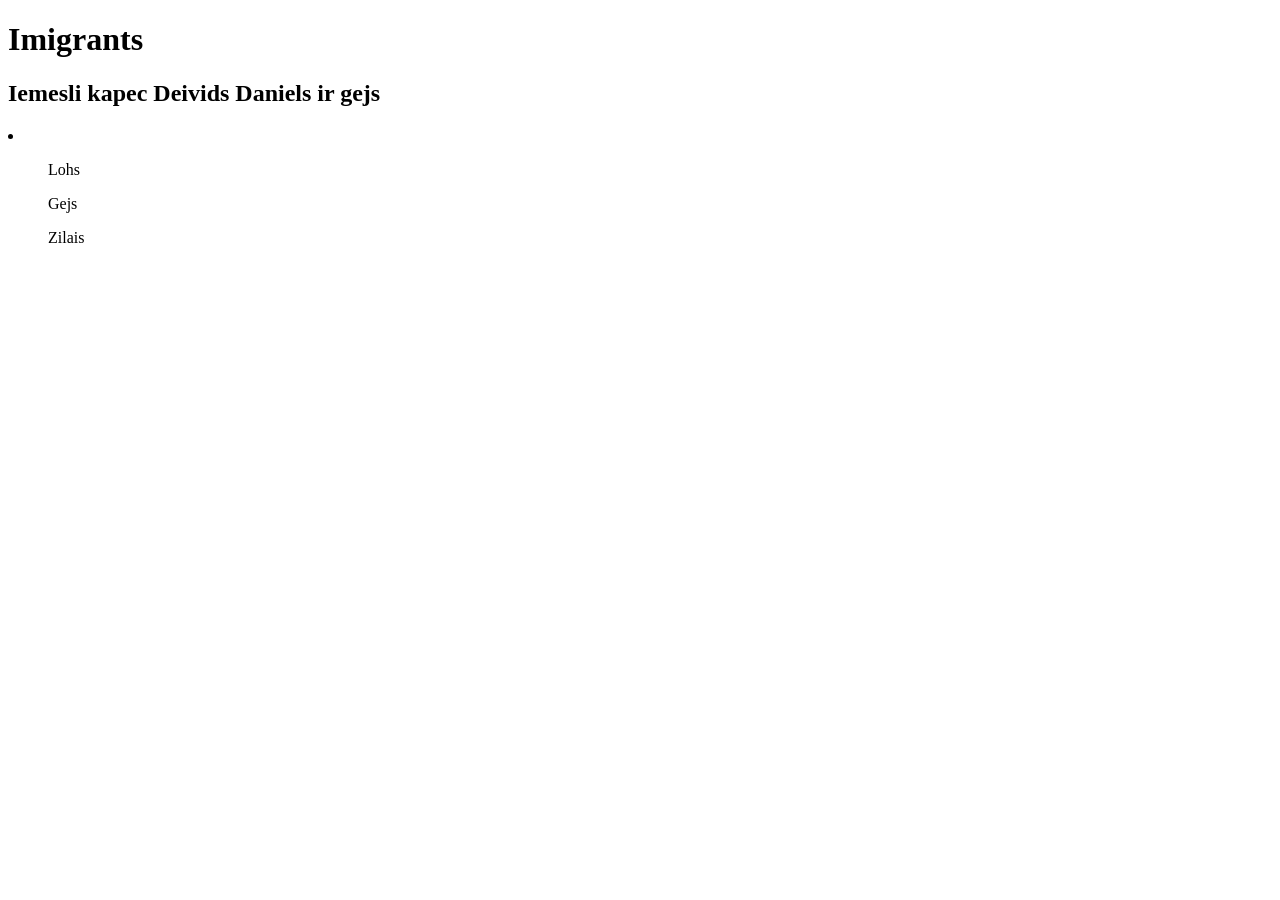
==== index.html @ 5ec0d7e3 "Pievienoju jauno sarakstu" ====
<!DOCTYPE html>
<html lang="en">
<head>
    <meta charset="UTF-8">
    <meta name="viewport" content="width=device-width, initial-scale=1.0">
    <meta http-equiv="X-UA-Compatible" content="ie=edge">
    <title>Darbs</title>
    <link rel="stylesheet" href="style.css">
</head>
<body>  

    <h1>Imigrants</h1>
    <h2>Iemesli kapec Deivids Daniels ir gejs</h2>
    <li>
        <ol>Lohs</ol>
        <ol>Gejs</ol>
        <ol>Zilais</ol>
    </li>
</body>
</html>
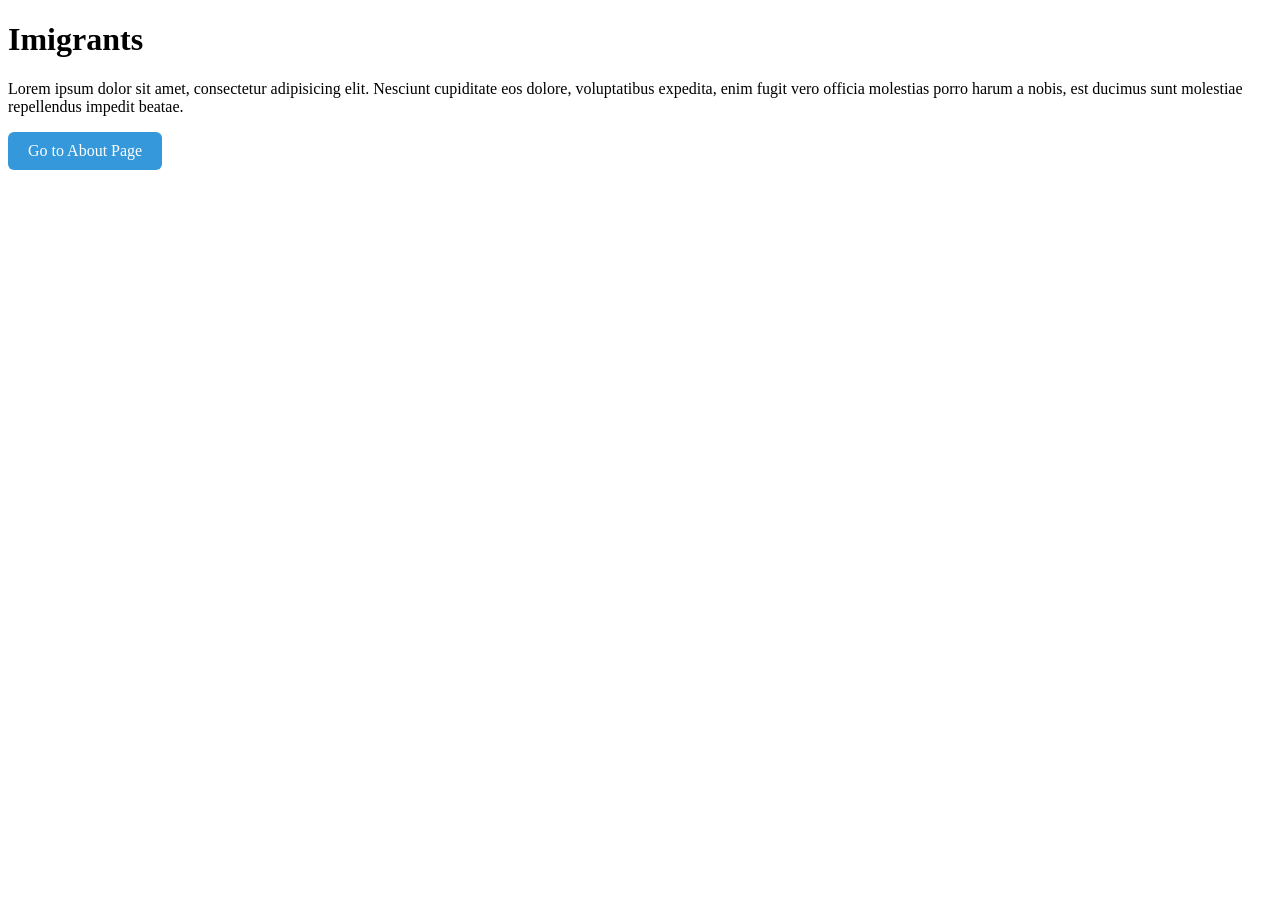
==== commit 48b6859d: "Added link button" ====
--- a/index.html
+++ b/index.html
@@ -7,14 +7,20 @@
     <title>Darbs</title>
     <link rel="stylesheet" href="style.css">
 </head>
-<body>  
+<body>
+    <h1>
+        Imigrants
+    </h1>
+    <p>Lorem ipsum dolor sit amet, consectetur adipisicing elit. Nesciunt cupiditate eos dolore, voluptatibus expedita, enim fugit vero officia molestias porro harum a nobis, est ducimus sunt molestiae repellendus impedit beatae.</p>
+    <a href="about.html" style="
+        display:inline-block; 
+        padding:10px 20px;
+        background:#3498db;
+        color:white;
+        text-decoration:none;
+        border-radius:6px;">
+            Go to About Page
+    </a>
 
-    <h1>Imigrants</h1>
-    <h2>Iemesli kapec Deivids Daniels ir gejs</h2>
-    <li>
-        <ol>Lohs</ol>
-        <ol>Gejs</ol>
-        <ol>Zilais</ol>
-    </li>
 </body>
 </html>
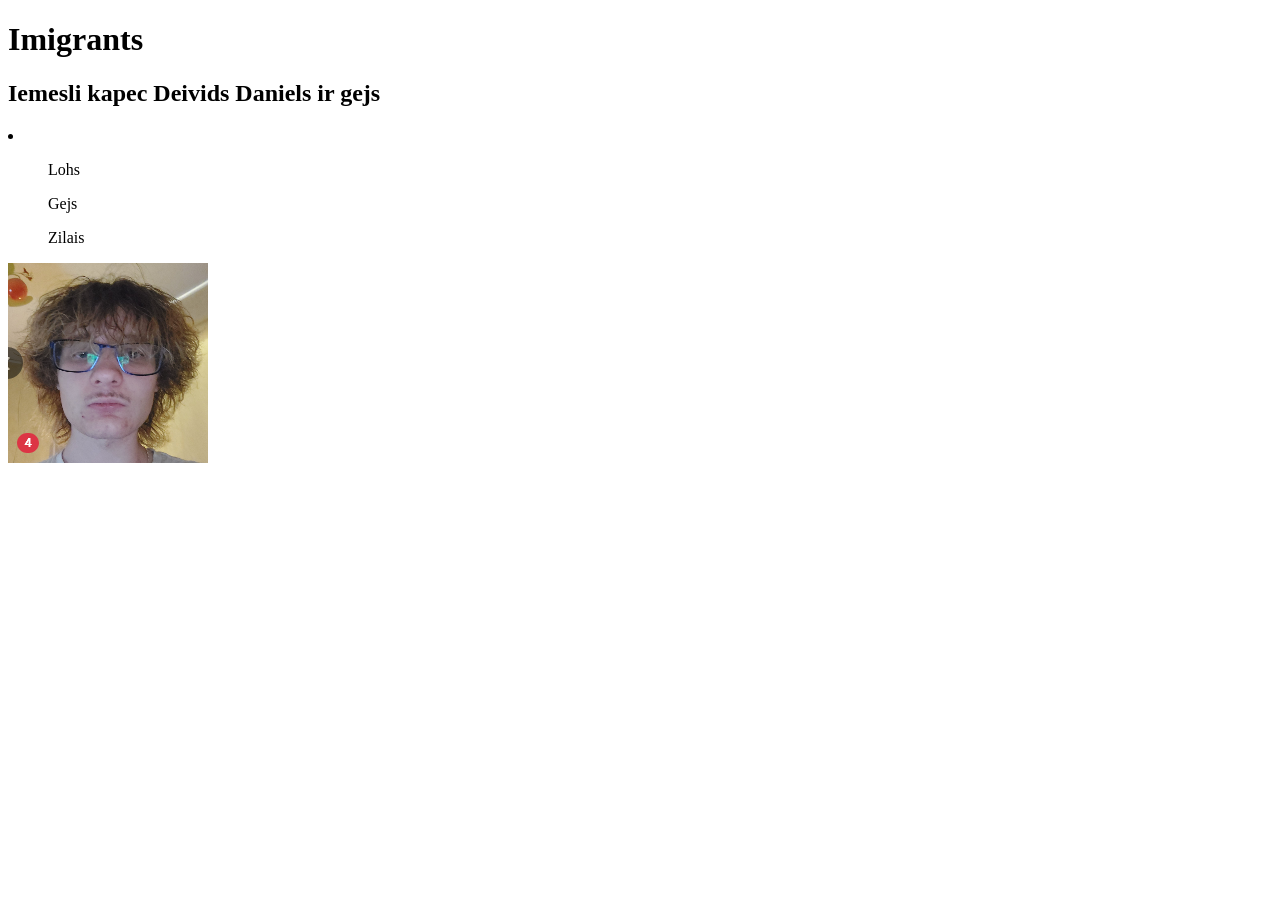
==== commit a24e6fc8: "Pievienoju jaunu bildi" ====
--- a/index.html
+++ b/index.html
@@ -7,20 +7,16 @@
     <title>Darbs</title>
     <link rel="stylesheet" href="style.css">
 </head>
-<body>
-    <h1>
-        Imigrants
-    </h1>
-    <p>Lorem ipsum dolor sit amet, consectetur adipisicing elit. Nesciunt cupiditate eos dolore, voluptatibus expedita, enim fugit vero officia molestias porro harum a nobis, est ducimus sunt molestiae repellendus impedit beatae.</p>
-    <a href="about.html" style="
-        display:inline-block; 
-        padding:10px 20px;
-        background:#3498db;
-        color:white;
-        text-decoration:none;
-        border-radius:6px;">
-            Go to About Page
-    </a>
+<body>  
 
+    <h1>Imigrants</h1>
+    <h2>Iemesli kapec Deivids Daniels ir gejs</h2>
+    <li>
+        <ol>Lohs</ol>
+        <ol>Gejs</ol>
+        <ol>Zilais</ol>
+    </li>
+
+    <img  src="deivids.png">
 </body>
 </html>
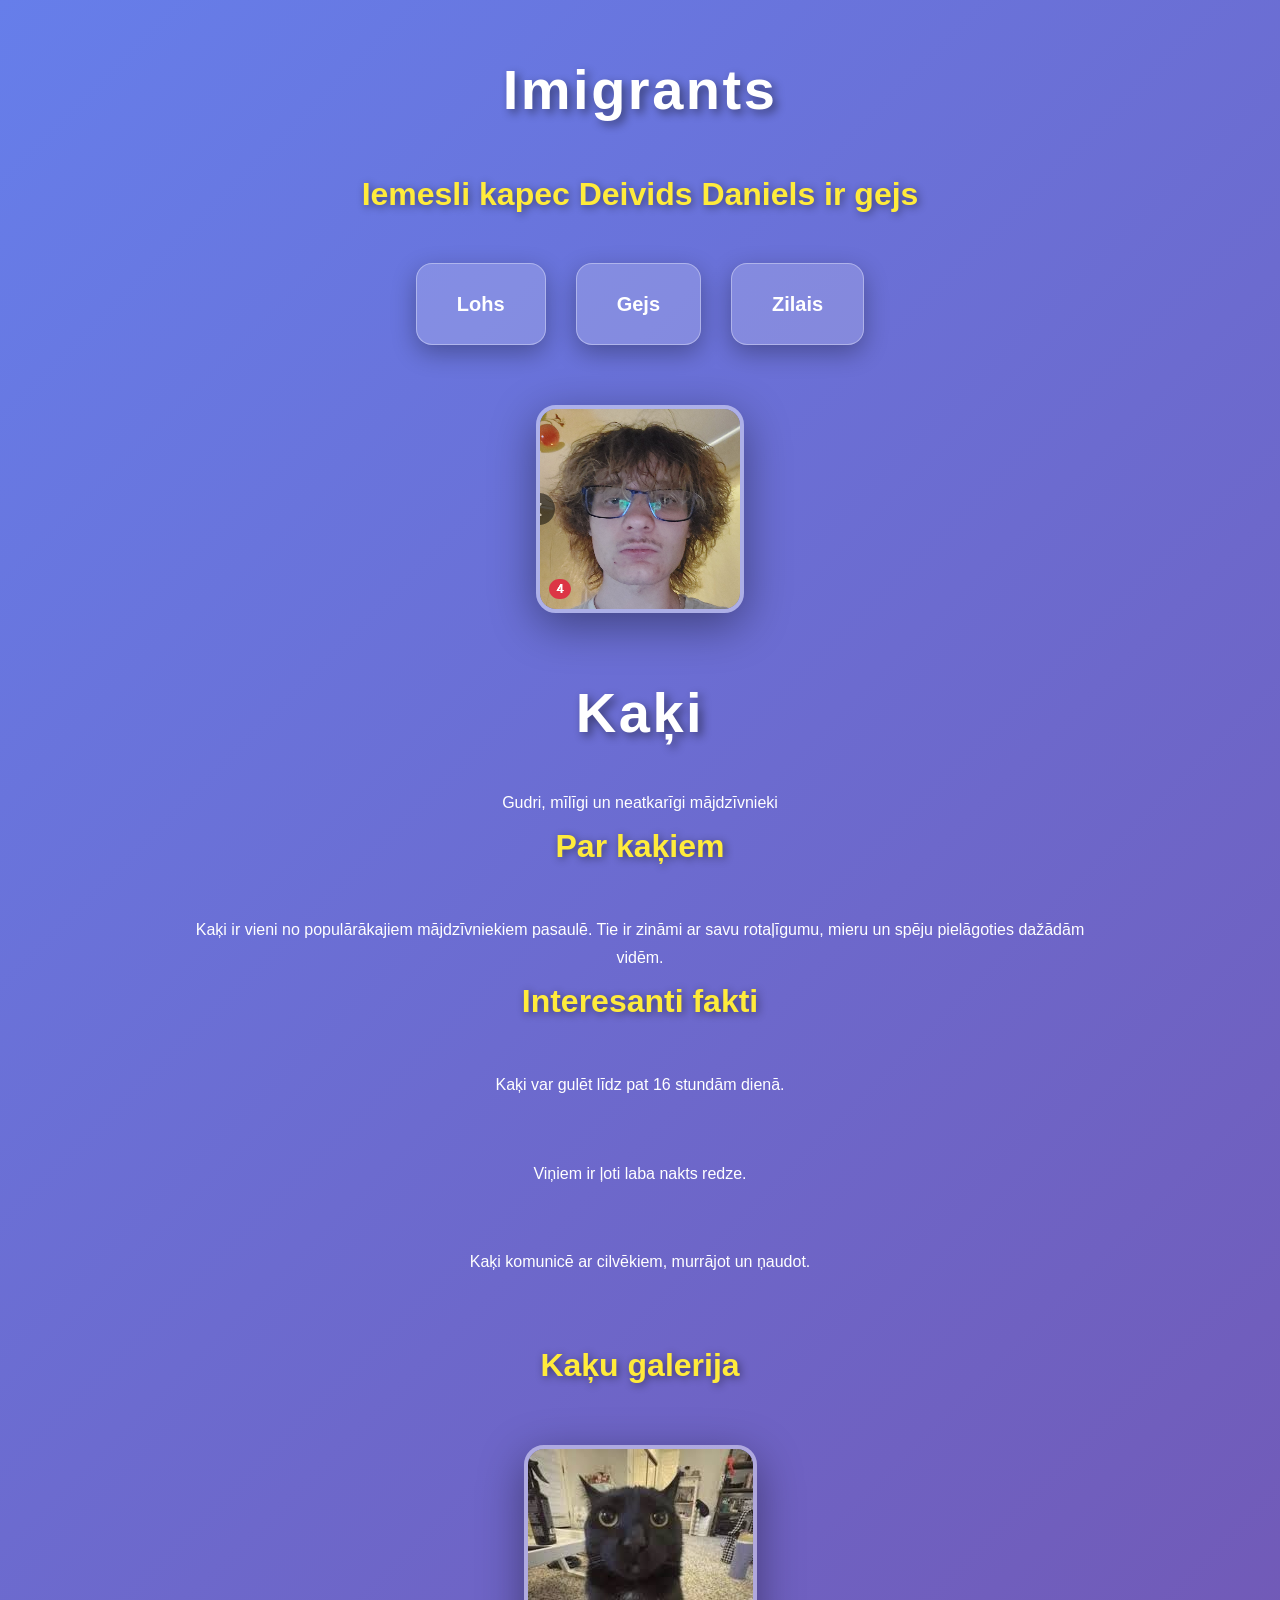
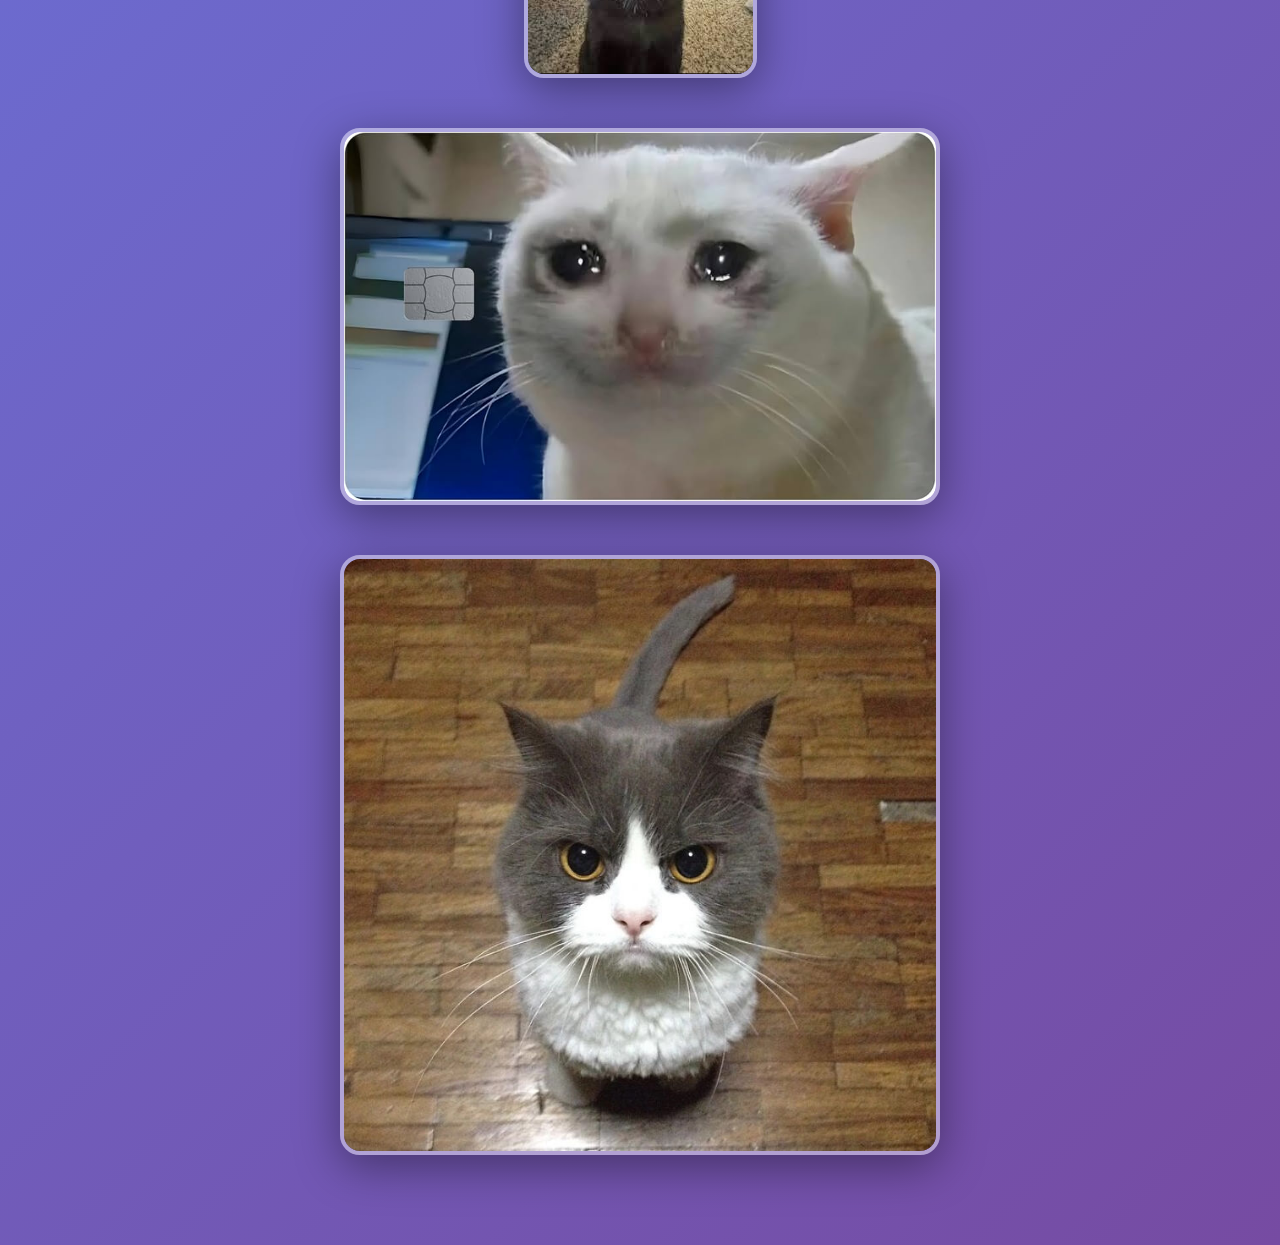
==== commit 362996af: "Update" ====
--- a/index.html
+++ b/index.html
@@ -18,5 +18,42 @@
     </li>
 
     <img  src="deivids.png">
-</body>
-</html>+
+
+    <body>
+
+        <div class="container">
+    
+            <header>
+                <h1>Kaķi</h1>
+                <p class="subtitle">Gudri, mīlīgi un neatkarīgi mājdzīvnieki</p>
+            </header>
+    
+            <section class="info">
+                <h2>Par kaķiem</h2>
+                <p>
+                    Kaķi ir vieni no populārākajiem mājdzīvniekiem pasaulē. 
+                    Tie ir zināmi ar savu rotaļīgumu, mieru un spēju pielāgoties dažādām vidēm.
+                </p>
+            </section>
+    
+            <section class="facts">
+                <h2>Interesanti fakti</h2>
+                <ul>
+                    <li>Kaķi var gulēt līdz pat 16 stundām dienā.</li>
+                    <li>Viņiem ir ļoti laba nakts redze.</li>
+                    <li>Kaķi komunicē ar cilvēkiem, murrājot un ņaudot.</li>
+                </ul>
+            </section>
+    
+            <section class="gallery">
+                <h2>Kaķu galerija</h2>
+                <img src="cat1.jpg" alt="Kaķis 1">
+                <img src="cat2.jpg" alt="Kaķis 2">
+                <img src="cat3.jpg" alt="Kaķis 3">
+            </section>
+    
+        </div>
+    
+    </body>
+    </html>
--- a/style.css
+++ b/style.css
@@ -0,0 +1,114 @@
+/* Reset */
+* {
+    margin: 0;
+    padding: 0;
+    box-sizing: border-box;
+}
+
+/* Body */
+body {
+    background: linear-gradient(135deg, #667eea 0%, #764ba2 100%);
+    font-family: 'Segoe UI', Tahoma, Geneva, Verdana, sans-serif;
+    color: #fff;
+    line-height: 1.8;
+    padding: 40px 20px;
+    min-height: 100vh;
+    animation: fadeIn 1s ease forwards;
+}
+
+/* Fade-in animation */
+@keyframes fadeIn {
+    from { opacity: 0; }
+    to { opacity: 1; }
+}
+
+/* Center container */
+.container {
+    max-width: 900px;
+    margin: auto;
+}
+
+/* Headings */
+h1 {
+    font-size: 56px;
+    text-align: center;
+    margin-bottom: 25px;
+    text-shadow: 4px 4px 10px rgba(0, 0, 0, 0.45);
+    letter-spacing: 2.5px;
+    animation: slideDown 0.8s ease forwards;
+}
+
+h2 {
+    font-size: 32px;
+    text-align: center;
+    margin-bottom: 40px;
+    color: #ffeb3b;
+    text-shadow: 2px 2px 8px rgba(0, 0, 0, 0.45);
+    animation: slideUp 0.8s ease forwards;
+}
+
+/* Slide animations */
+@keyframes slideDown {
+    from { transform: translateY(-20px); opacity: 0; }
+    to { transform: translateY(0); opacity: 1; }
+}
+
+@keyframes slideUp {
+    from { transform: translateY(20px); opacity: 0; }
+    to { transform: translateY(0); opacity: 1; }
+}
+
+/* List container */
+li {
+    list-style: none;
+    display: flex;
+    justify-content: center;
+    gap: 30px;
+    margin-bottom: 60px;
+    flex-wrap: wrap;
+}
+
+/* Cards */
+ol {
+    background: rgba(255, 255, 255, 0.18);
+    padding: 22px 40px;
+    border-radius: 16px;
+    font-size: 20px;
+    font-weight: bold;
+    color: #fff;
+    backdrop-filter: blur(12px);
+    border: 1px solid rgba(255, 255, 255, 0.35);
+    box-shadow: 0 8px 25px rgba(0, 0, 0, 0.3);
+    transition: transform 0.35s ease, box-shadow 0.35s ease, background 0.35s ease;
+    cursor: pointer;
+}
+
+ol:hover {
+    transform: translateY(-10px) scale(1.07);
+    background: rgba(255, 255, 255, 0.25);
+    box-shadow: 0 15px 40px rgba(0, 0, 0, 0.45);
+}
+
+/* Image */
+img {
+    max-width: 100%;
+    height: auto;
+    border-radius: 20px;
+    display: block;
+    margin: 50px auto;
+    max-width: 600px;
+    border: 4px solid rgba(255, 255, 255, 0.45);
+    box-shadow: 0 12px 45px rgba(0, 0, 0, 0.4);
+    transition: transform 0.45s ease, box-shadow 0.45s ease, filter 0.45s ease;
+}
+
+img:hover {
+    transform: scale(1.1) rotate(1.5deg);
+    box-shadow: 0 20px 60px rgba(0, 0, 0, 0.55);
+    filter: brightness(1.1);
+}
+.container {
+    max-width: 900px;
+    margin: auto;
+    text-align: center;
+}
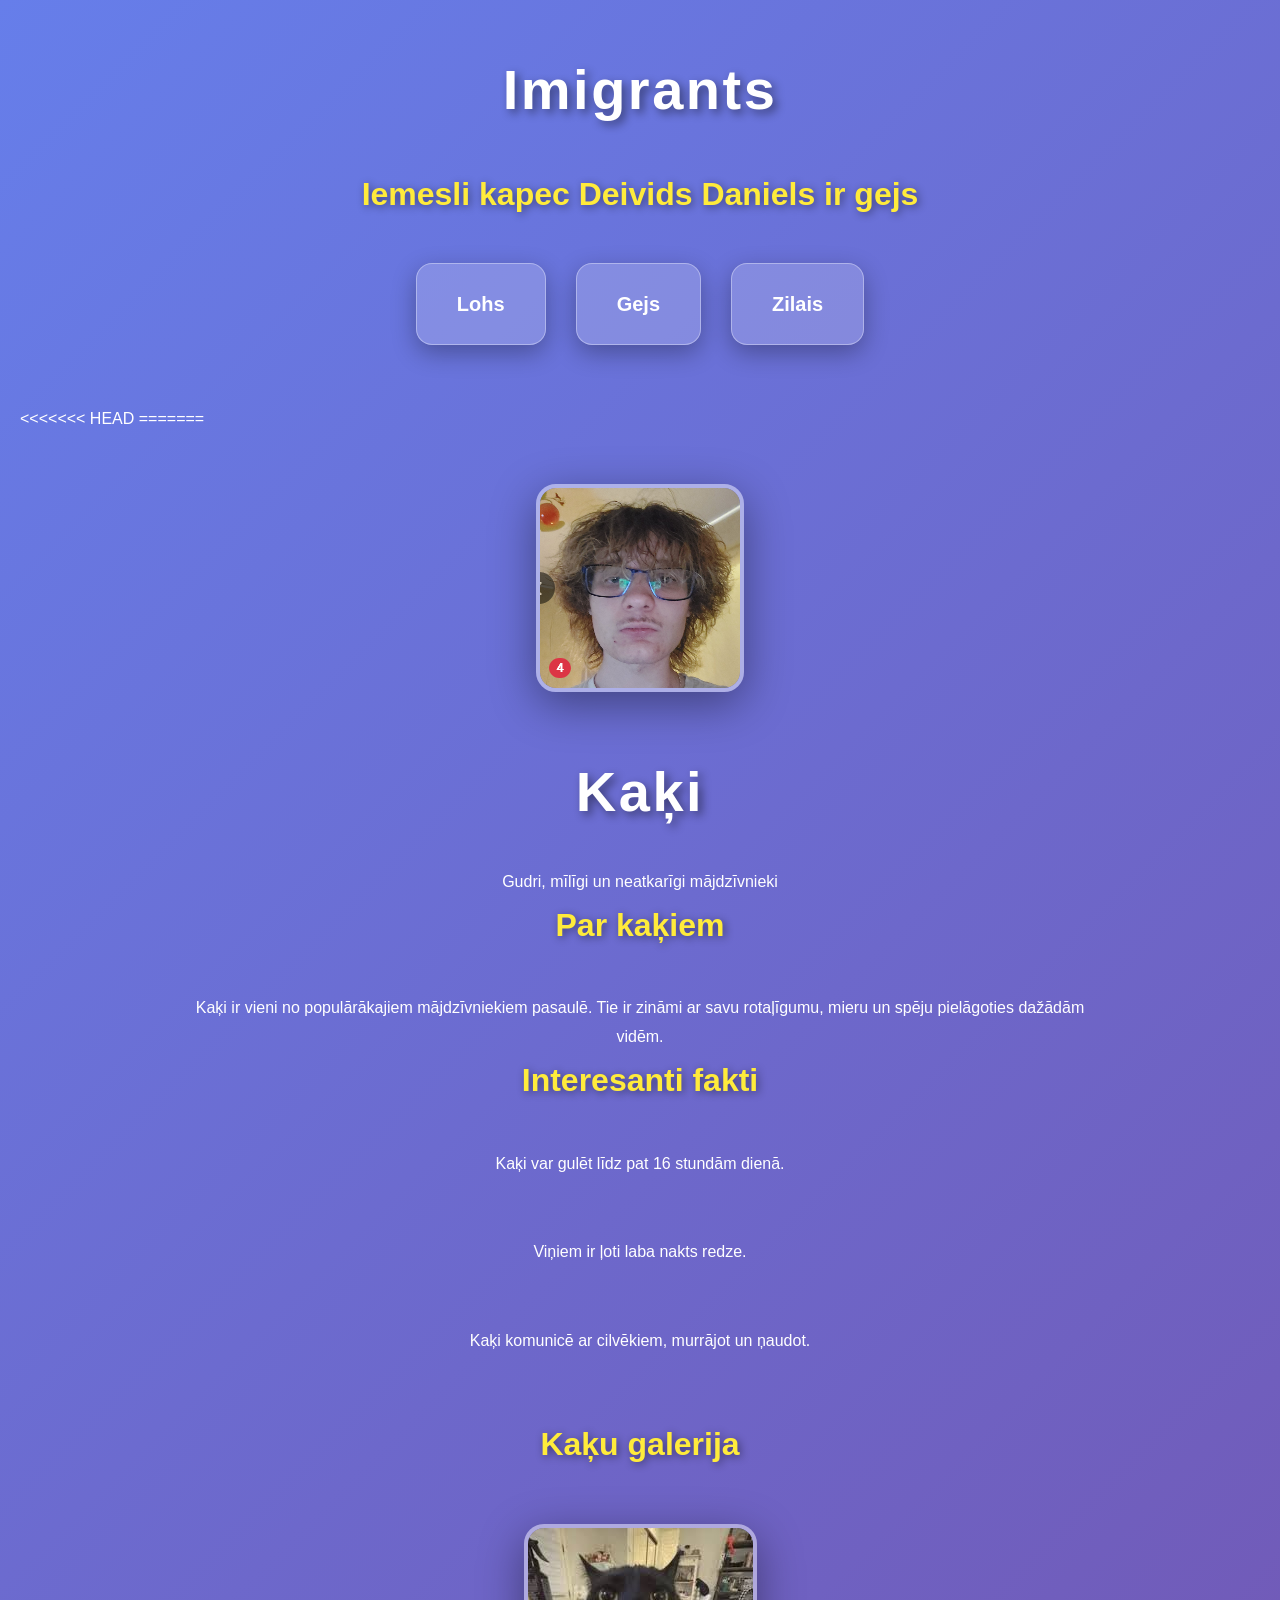
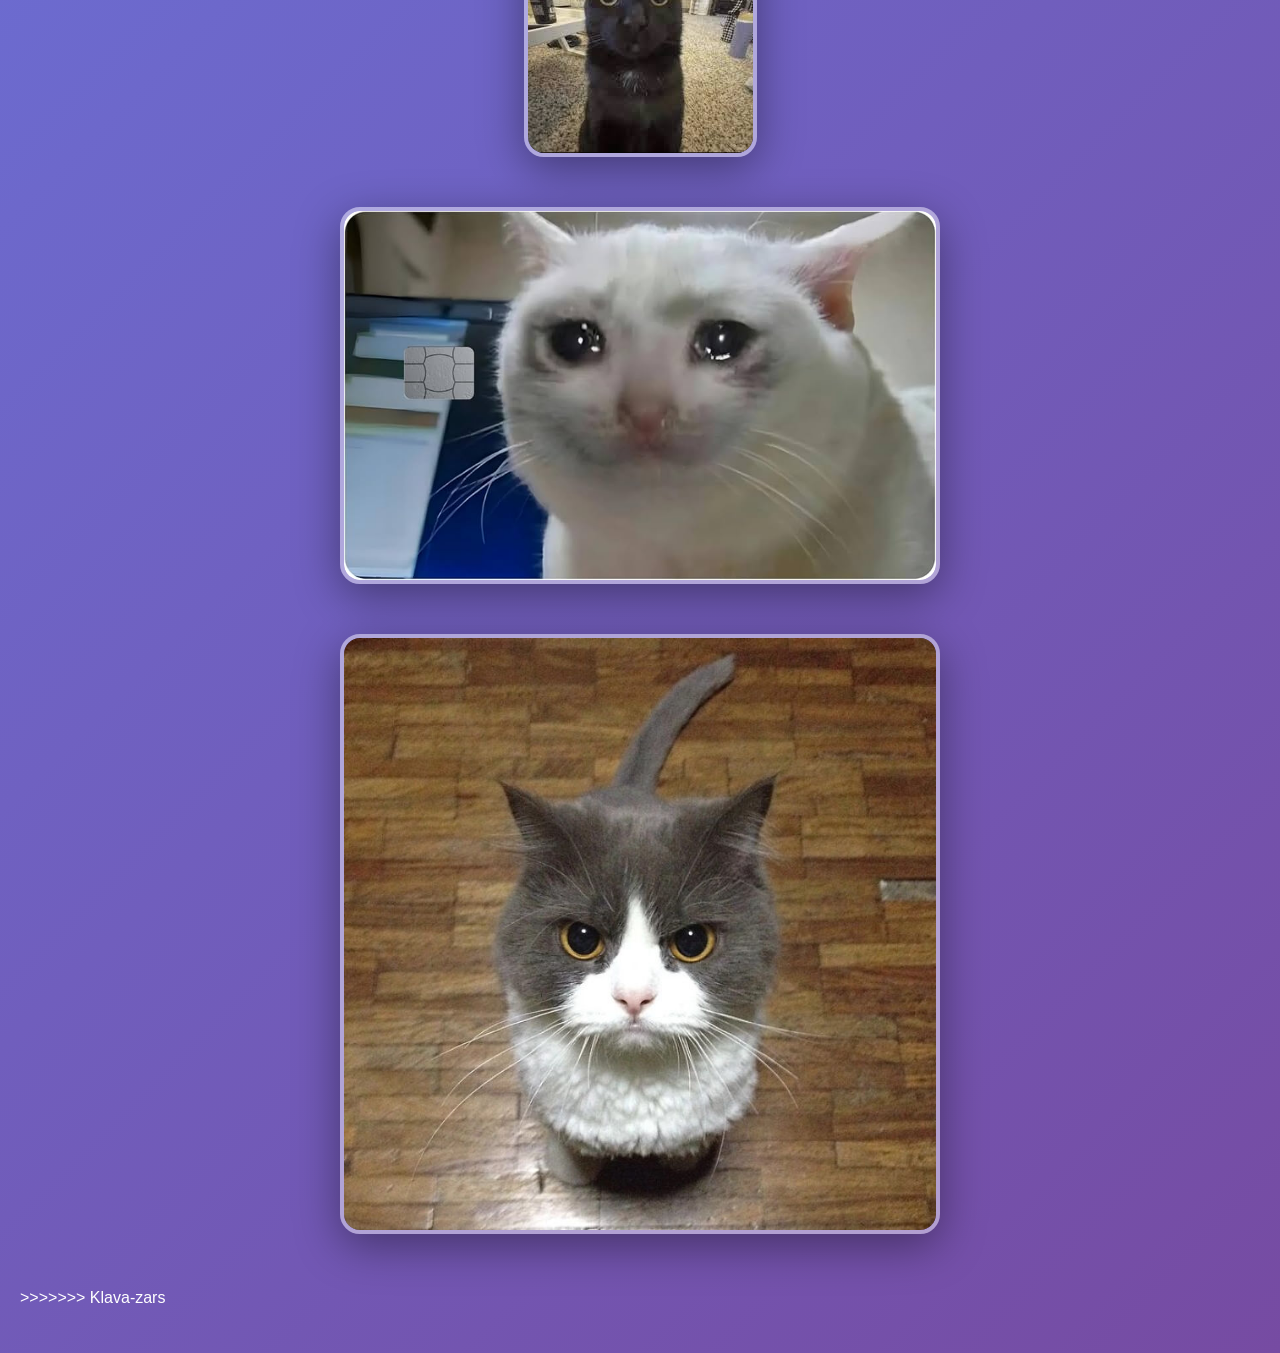
==== commit bb82dde0: "Atrisināju merge konfliktu" ====
--- a/index.html
+++ b/index.html
@@ -16,6 +16,10 @@
         <ol>Gejs</ol>
         <ol>Zilais</ol>
     </li>
+<<<<<<< HEAD
+</body>
+</html>
+=======
 
     <img  src="deivids.png">
 
@@ -57,3 +61,4 @@
     
     </body>
     </html>
+>>>>>>> Klava-zars
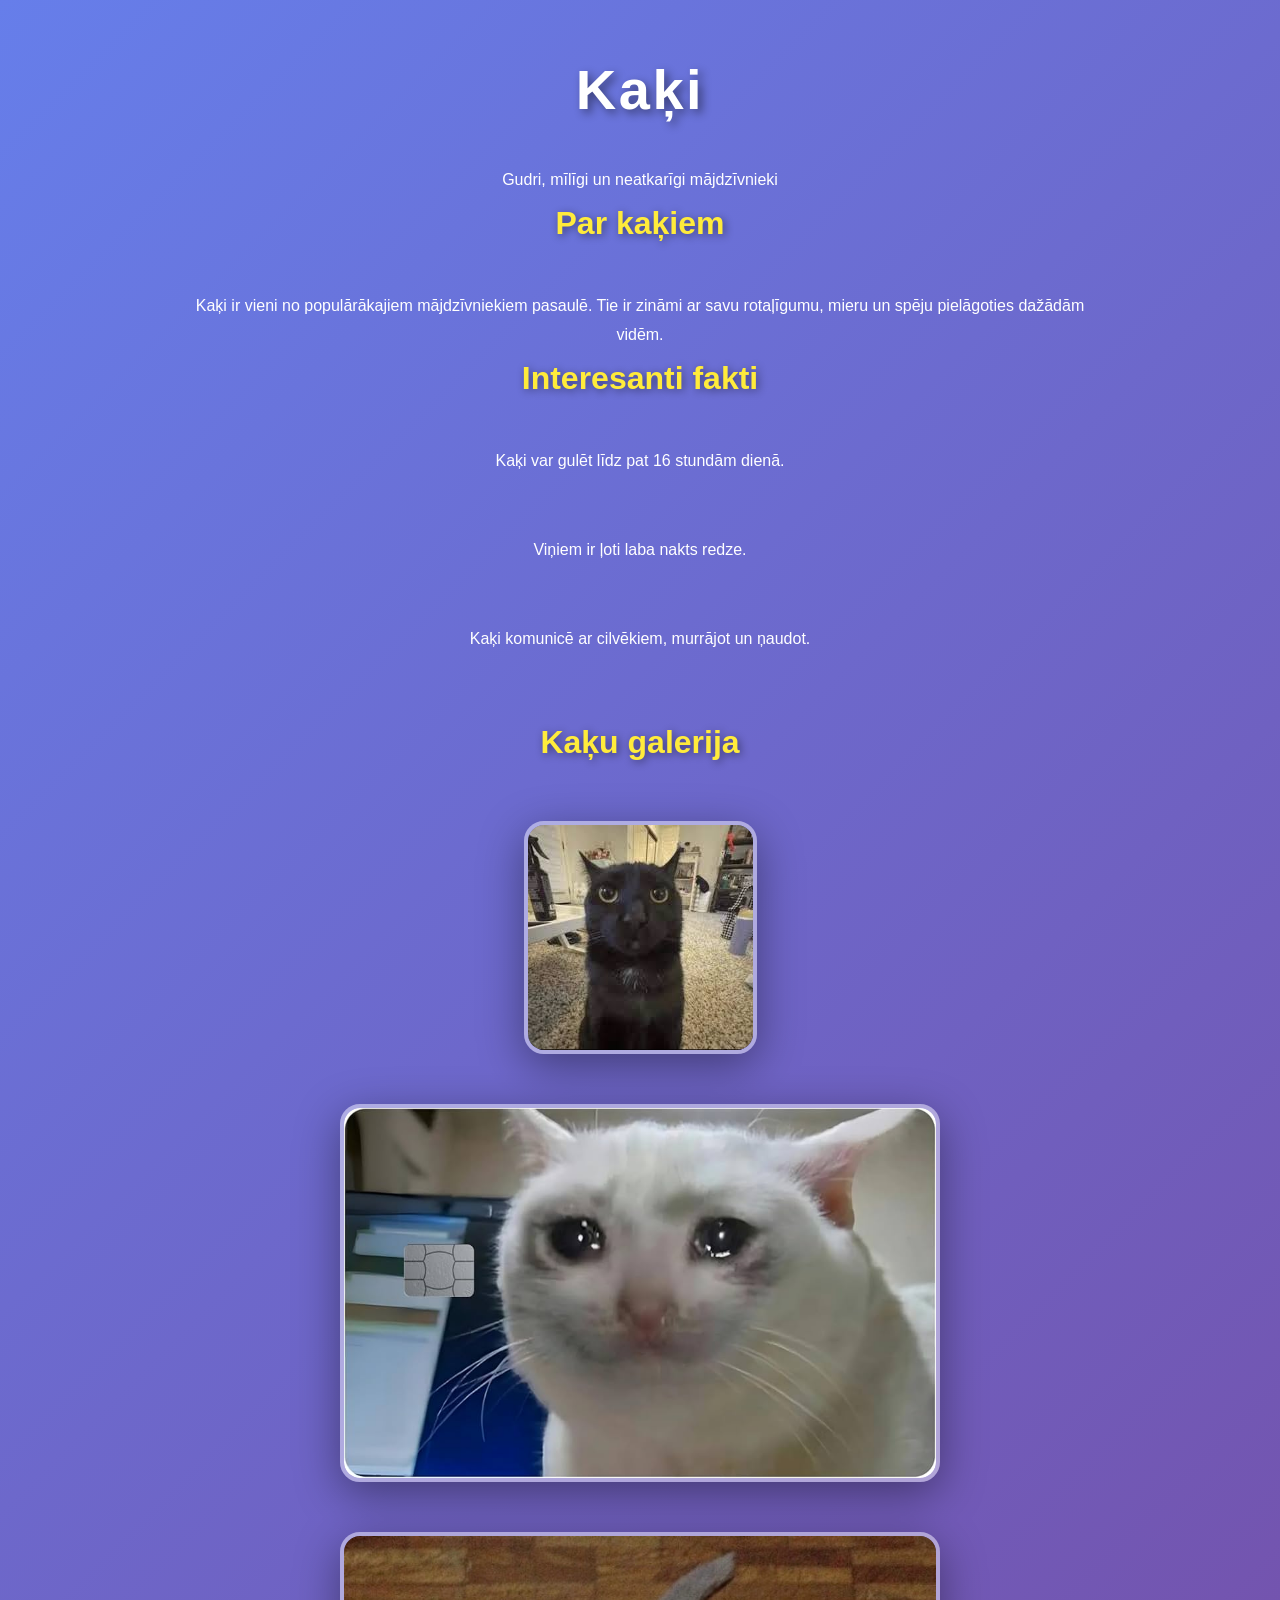
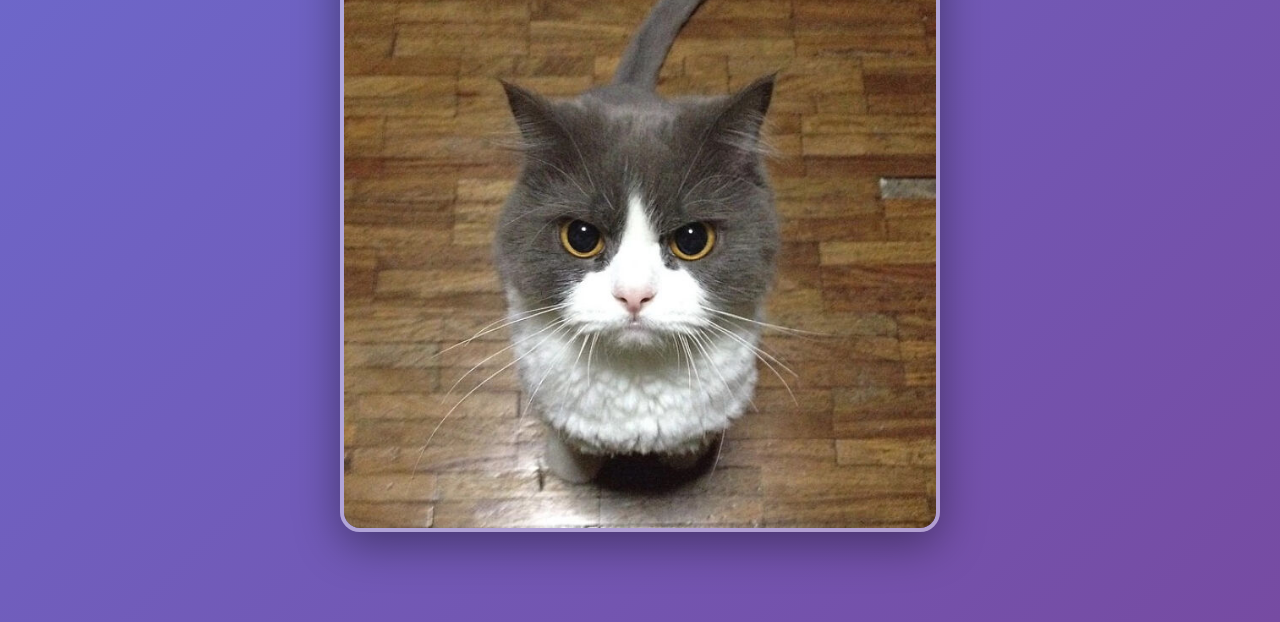
==== commit 355b3c1e: "Fixed merge conflict and cleaned HTML" ====
--- a/index.html
+++ b/index.html
@@ -1,64 +1,46 @@
 <!DOCTYPE html>
-<html lang="en">
+<html lang="lv">
 <head>
     <meta charset="UTF-8">
     <meta name="viewport" content="width=device-width, initial-scale=1.0">
-    <meta http-equiv="X-UA-Compatible" content="ie=edge">
-    <title>Darbs</title>
+    <title>Kaķi</title>
     <link rel="stylesheet" href="style.css">
 </head>
-<body>  
 
-    <h1>Imigrants</h1>
-    <h2>Iemesli kapec Deivids Daniels ir gejs</h2>
-    <li>
-        <ol>Lohs</ol>
-        <ol>Gejs</ol>
-        <ol>Zilais</ol>
-    </li>
-<<<<<<< HEAD
+<body>
+
+    <div class="container">
+
+        <header>
+            <h1>Kaķi</h1>
+            <p class="subtitle">Gudri, mīlīgi un neatkarīgi mājdzīvnieki</p>
+        </header>
+
+        <section class="info">
+            <h2>Par kaķiem</h2>
+            <p>
+                Kaķi ir vieni no populārākajiem mājdzīvniekiem pasaulē. 
+                Tie ir zināmi ar savu rotaļīgumu, mieru un spēju pielāgoties dažādām vidēm.
+            </p>
+        </section>
+
+        <section class="facts">
+            <h2>Interesanti fakti</h2>
+            <ul>
+                <li>Kaķi var gulēt līdz pat 16 stundām dienā.</li>
+                <li>Viņiem ir ļoti laba nakts redze.</li>
+                <li>Kaķi komunicē ar cilvēkiem, murrājot un ņaudot.</li>
+            </ul>
+        </section>
+
+        <section class="gallery">
+            <h2>Kaķu galerija</h2>
+            <img src="cat1.jpg" alt="Kaķis 1">
+            <img src="cat2.jpg" alt="Kaķis 2">
+            <img src="cat3.jpg" alt="Kaķis 3">
+        </section>
+
+    </div>
+
 </body>
 </html>
-=======
-
-    <img  src="deivids.png">
-
-
-    <body>
-
-        <div class="container">
-    
-            <header>
-                <h1>Kaķi</h1>
-                <p class="subtitle">Gudri, mīlīgi un neatkarīgi mājdzīvnieki</p>
-            </header>
-    
-            <section class="info">
-                <h2>Par kaķiem</h2>
-                <p>
-                    Kaķi ir vieni no populārākajiem mājdzīvniekiem pasaulē. 
-                    Tie ir zināmi ar savu rotaļīgumu, mieru un spēju pielāgoties dažādām vidēm.
-                </p>
-            </section>
-    
-            <section class="facts">
-                <h2>Interesanti fakti</h2>
-                <ul>
-                    <li>Kaķi var gulēt līdz pat 16 stundām dienā.</li>
-                    <li>Viņiem ir ļoti laba nakts redze.</li>
-                    <li>Kaķi komunicē ar cilvēkiem, murrājot un ņaudot.</li>
-                </ul>
-            </section>
-    
-            <section class="gallery">
-                <h2>Kaķu galerija</h2>
-                <img src="cat1.jpg" alt="Kaķis 1">
-                <img src="cat2.jpg" alt="Kaķis 2">
-                <img src="cat3.jpg" alt="Kaķis 3">
-            </section>
-    
-        </div>
-    
-    </body>
-    </html>
->>>>>>> Klava-zars
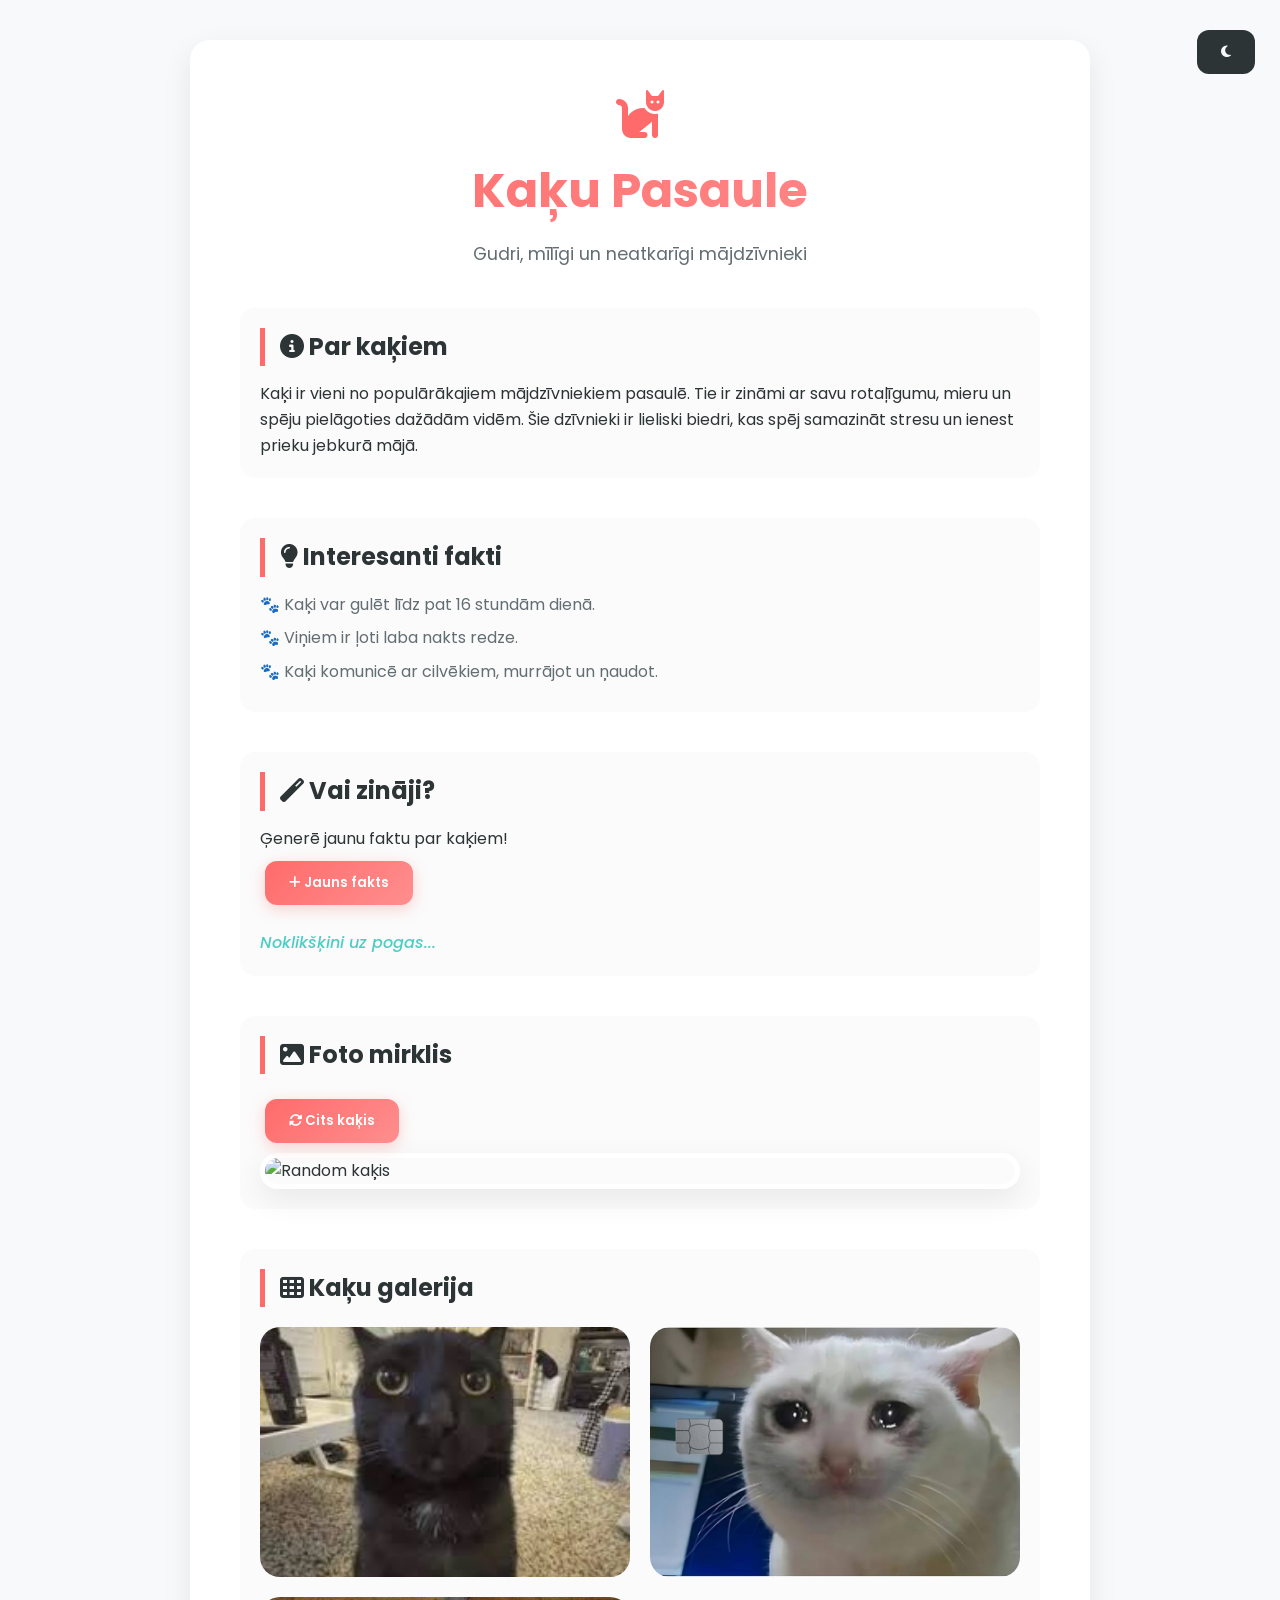
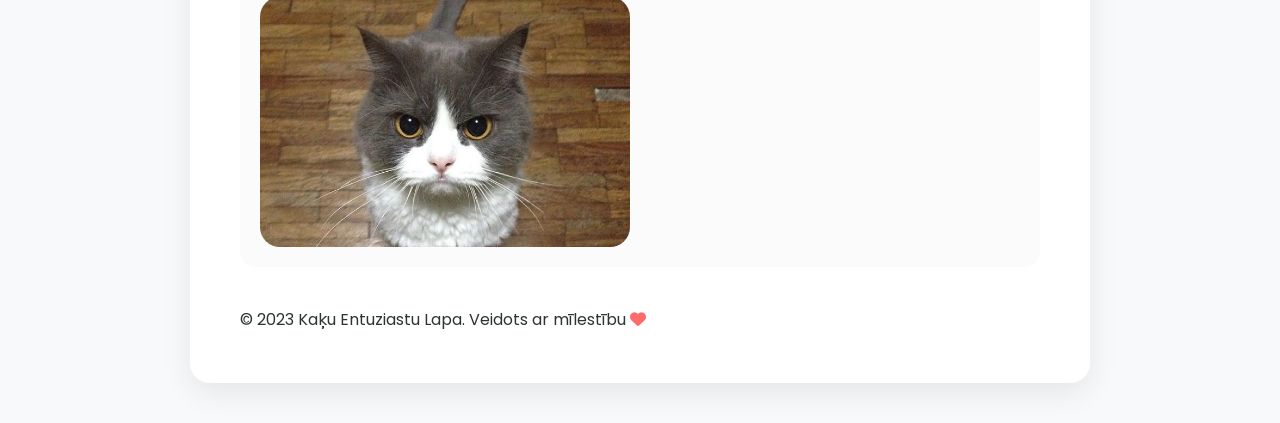
==== commit 256a10bc: "Mans updates" ====
--- a/index.html
+++ b/index.html
@@ -3,44 +3,94 @@
 <head>
     <meta charset="UTF-8">
     <meta name="viewport" content="width=device-width, initial-scale=1.0">
-    <title>Kaķi</title>
+    <title>Mīļie Kaķi | Gudri un Neatkarīgi</title>
+    
+    <!-- Google Fonts -->
+    <link rel="preconnect" href="https://fonts.googleapis.com">
+    <link rel="preconnect" href="https://fonts.gstatic.com" crossorigin>
+    <link href="https://fonts.googleapis.com/css2?family=Poppins:wght@300;400;600;700&display=swap" rel="stylesheet">
+    
+    <!-- FontAwesome Ikonām (pogu izskaistināšanai) -->
+    <link rel="stylesheet" href="https://cdnjs.cloudflare.com/ajax/libs/font-awesome/6.4.0/css/all.min.css">
+    
     <link rel="stylesheet" href="style.css">
 </head>
 
 <body>
 
+    <!-- Dark Mode Poga (novietota stūrī) -->
+    <button id="darkToggle" title="Mainīt tēmu" aria-label="Pārslēgt tumšo režīmu">
+        <i class="fas fa-moon"></i>
+    </button>
+
     <div class="container">
 
         <header>
-            <h1>Kaķi</h1>
+            <i class="fas fa-cat fa-3x" style="color: var(--primary-color); margin-bottom: 15px;"></i>
+            <h1>Kaķu Pasaule</h1>
             <p class="subtitle">Gudri, mīlīgi un neatkarīgi mājdzīvnieki</p>
         </header>
 
-        <section class="info">
-            <h2>Par kaķiem</h2>
-            <p>
-                Kaķi ir vieni no populārākajiem mājdzīvniekiem pasaulē. 
-                Tie ir zināmi ar savu rotaļīgumu, mieru un spēju pielāgoties dažādām vidēm.
-            </p>
-        </section>
+        <main>
+            <!-- Galvenā informācija -->
+            <section class="card info">
+                <h2><i class="fas fa-info-circle"></i> Par kaķiem</h2>
+                <p>
+                    Kaķi ir vieni no populārākajiem mājdzīvniekiem pasaulē. 
+                    Tie ir zināmi ar savu rotaļīgumu, mieru un spēju pielāgoties dažādām vidēm. 
+                    Šie dzīvnieki ir lieliski biedri, kas spēj samazināt stresu un ienest prieku jebkurā mājā.
+                </p>
+            </section>
 
-        <section class="facts">
-            <h2>Interesanti fakti</h2>
-            <ul>
-                <li>Kaķi var gulēt līdz pat 16 stundām dienā.</li>
-                <li>Viņiem ir ļoti laba nakts redze.</li>
-                <li>Kaķi komunicē ar cilvēkiem, murrājot un ņaudot.</li>
-            </ul>
-        </section>
+            <!-- Statiskie fakti -->
+            <section class="card facts">
+                <h2><i class="fas fa-lightbulb"></i> Interesanti fakti</h2>
+                <ul>
+                    <li>Kaķi var gulēt līdz pat 16 stundām dienā.</li>
+                    <li>Viņiem ir ļoti laba nakts redze.</li>
+                    <li>Kaķi komunicē ar cilvēkiem, murrājot un ņaudot.</li>
+                </ul>
+            </section>
 
-        <section class="gallery">
-            <h2>Kaķu galerija</h2>
-            <img src="cat1.jpg" alt="Kaķis 1">
-            <img src="cat2.jpg" alt="Kaķis 2">
-            <img src="cat3.jpg" alt="Kaķis 3">
-        </section>
+            <!-- Interaktīvā josla (Divas sekcijas blakus) -->
+            <div class="interactive-grid">
+                
+                <!-- Faktu ģenerators -->
+                <section class="card">
+                    <h2><i class="fas fa-magic"></i> Vai zināji?</h2>
+                    <p>Ģenerē jaunu faktu par kaķiem!</p>
+                    <button id="factBtn"><i class="fas fa-plus"></i> Jauns fakts</button>
+                    <p id="factBox"><em>Noklikšķini uz pogas...</em></p>
+                </section>
+
+                <!-- Random kaķis -->
+                <section class="card">
+                    <h2><i class="fas fa-image"></i> Foto mirklis</h2>
+                    <button id="catBtn"><i class="fas fa-sync-alt"></i> Cits kaķis</button>
+                    <figure class="cat-frame">
+                        <img id="randomCat" src="https://images.unsplash.com/photo-1514888286974-6c03e2ca1dba?auto=format&fit=crop&w=500&q=80" alt="Random kaķis">
+                    </figure>
+                </section>
+
+            </div>
+
+            <!-- Galerija -->
+            <section class="card gallery-section">
+                <h2><i class="fas fa-th"></i> Kaķu galerija</h2>
+                <div class="gallery">
+                    <img src="cat1.jpg" alt="Runcis saulē" loading="lazy">
+                    <img src="cat2.jpg" alt="Kaķēns spēlējas" loading="lazy">
+                    <img src="cat3.jpg" alt="Miegains kaķis" loading="lazy">
+                </div>
+            </section>
+        </main>
+
+        <footer>
+            <p>&copy; 2023 Kaķu Entuziastu Lapa. Veidots ar mīlestību <i class="fas fa-heart" style="color: #ff6b6b;"></i></p>
+        </footer>
 
     </div>
 
+    <script src="script.js"></script>
 </body>
-</html>
+</html>
--- a/style.css
+++ b/style.css
@@ -1,114 +1,191 @@
-/* Reset */
+/* Importējam modernu fontu no Google Fonts */
+@import url('https://fonts.googleapis.com/css2?family=Poppins:wght@300;400;600;700&display=swap');
+
+:root {
+    /* Krāsu palete - Gaišais režīms */
+    --bg-color: #f8f9fa;
+    --container-bg: #ffffff;
+    --primary-color: #ff6b6b; /* Koraļļu sārts */
+    --secondary-color: #4ecdc4; /* Piparmētru zaļš */
+    --text-main: #2d3436;
+    --text-muted: #636e72;
+    --accent-gradient: linear-gradient(135deg, #ff6b6b, #ff8e8e);
+    --shadow: 0 10px 30px rgba(0, 0, 0, 0.08);
+    --border-radius: 20px;
+}
+
+/* Tumšā režīma krāsas (aktivizējas ar .dark klasi) */
+body.dark {
+    --bg-color: #0f172a;
+    --container-bg: #1e293b;
+    --text-main: #f1f5f9;
+    --text-muted: #94a3b8;
+    --shadow: 0 10px 30px rgba(0, 0, 0, 0.4);
+}
+
 * {
+    box-sizing: border-box;
     margin: 0;
     padding: 0;
-    box-sizing: border-box;
 }
 
-/* Body */
 body {
-    background: linear-gradient(135deg, #667eea 0%, #764ba2 100%);
-    font-family: 'Segoe UI', Tahoma, Geneva, Verdana, sans-serif;
-    color: #fff;
-    line-height: 1.8;
+    font-family: 'Poppins', sans-serif;
+    background-color: var(--bg-color);
+    color: var(--text-main);
+    line-height: 1.6;
+    transition: all 0.4s cubic-bezier(0.4, 0, 0.2, 1);
+    display: flex;
+    justify-content: center;
     padding: 40px 20px;
-    min-height: 100vh;
-    animation: fadeIn 1s ease forwards;
 }
 
-/* Fade-in animation */
-@keyframes fadeIn {
-    from { opacity: 0; }
-    to { opacity: 1; }
+.container {
+    max-width: 900px;
+    width: 100%;
+    background: var(--container-bg);
+    padding: 50px;
+    border-radius: var(--border-radius);
+    box-shadow: var(--shadow);
+    transition: background 0.4s;
 }
 
-/* Center container */
-.container {
-    max-width: 900px;
-    margin: auto;
+/* Header stils */
+header {
+    text-align: center;
+    margin-bottom: 40px;
 }
 
-/* Headings */
 h1 {
-    font-size: 56px;
-    text-align: center;
-    margin-bottom: 25px;
-    text-shadow: 4px 4px 10px rgba(0, 0, 0, 0.45);
-    letter-spacing: 2.5px;
-    animation: slideDown 0.8s ease forwards;
+    font-size: 3rem;
+    font-weight: 700;
+    background: var(--accent-gradient);
+    -webkit-background-clip: text;
+    -webkit-text-fill-color: transparent;
+    margin-bottom: 10px;
+}
+
+.subtitle {
+    font-size: 1.1rem;
+    color: var(--text-muted);
+}
+
+/* Pogas */
+button {
+    font-family: 'Poppins', sans-serif;
+    font-weight: 600;
+    padding: 12px 24px;
+    border: none;
+    border-radius: 12px;
+    cursor: pointer;
+    transition: all 0.3s ease;
+    margin: 10px 5px;
+    background: var(--accent-gradient);
+    color: white;
+    box-shadow: 0 4px 15px rgba(255, 107, 107, 0.3);
+}
+
+button:hover {
+    transform: translateY(-3px);
+    box-shadow: 0 8px 20px rgba(255, 107, 107, 0.4);
+}
+
+button:active {
+    transform: translateY(0);
+}
+
+/* Dark Mode poga (atsevišķs stils) */
+#darkToggle {
+    position: absolute;
+    top: 20px;
+    right: 20px;
+    background: var(--text-main);
+    color: var(--bg-color);
+    box-shadow: none;
+}
+
+/* Sekciju stils */
+section {
+    margin-bottom: 40px;
+    padding: 20px;
+    border-radius: 15px;
+    background: rgba(127, 127, 127, 0.03);
 }
 
 h2 {
-    font-size: 32px;
-    text-align: center;
-    margin-bottom: 40px;
-    color: #ffeb3b;
-    text-shadow: 2px 2px 8px rgba(0, 0, 0, 0.45);
-    animation: slideUp 0.8s ease forwards;
+    margin-bottom: 15px;
+    font-size: 1.5rem;
+    border-left: 5px solid var(--primary-color);
+    padding-left: 15px;
 }
 
-/* Slide animations */
-@keyframes slideDown {
-    from { transform: translateY(-20px); opacity: 0; }
-    to { transform: translateY(0); opacity: 1; }
+/* Faktu bloks */
+#factBox {
+    margin-top: 15px;
+    font-style: italic;
+    font-weight: 500;
+    color: var(--secondary-color);
+    min-height: 1.6em;
 }
 
-@keyframes slideUp {
-    from { transform: translateY(20px); opacity: 0; }
-    to { transform: translateY(0); opacity: 1; }
+/* Attēlu stils */
+img {
+    border-radius: var(--border-radius);
+    transition: transform 0.4s ease, box-shadow 0.4s ease;
+    display: block;
+    width: 100%;
+    object-fit: cover;
 }
 
-/* List container */
-li {
-    list-style: none;
-    display: flex;
-    justify-content: center;
-    gap: 30px;
-    margin-bottom: 60px;
-    flex-wrap: wrap;
+#randomCat {
+    box-shadow: var(--shadow);
+    border: 5px solid white;
 }
 
-/* Cards */
-ol {
-    background: rgba(255, 255, 255, 0.18);
-    padding: 22px 40px;
-    border-radius: 16px;
-    font-size: 20px;
-    font-weight: bold;
-    color: #fff;
-    backdrop-filter: blur(12px);
-    border: 1px solid rgba(255, 255, 255, 0.35);
-    box-shadow: 0 8px 25px rgba(0, 0, 0, 0.3);
-    transition: transform 0.35s ease, box-shadow 0.35s ease, background 0.35s ease;
+body.dark #randomCat {
+    border-color: #334155;
+}
+
+/* Galerijas režģis */
+.gallery {
+    display: grid;
+    grid-template-columns: repeat(auto-fit, minmax(250px, 1fr));
+    gap: 20px;
+    margin-top: 20px;
+}
+
+.gallery img {
+    height: 250px;
     cursor: pointer;
 }
 
-ol:hover {
-    transform: translateY(-10px) scale(1.07);
-    background: rgba(255, 255, 255, 0.25);
-    box-shadow: 0 15px 40px rgba(0, 0, 0, 0.45);
+.gallery img:hover {
+    transform: scale(1.03);
+    box-shadow: 0 10px 20px rgba(0,0,0,0.2);
 }
 
-/* Image */
-img {
-    max-width: 100%;
-    height: auto;
-    border-radius: 20px;
-    display: block;
-    margin: 50px auto;
-    max-width: 600px;
-    border: 4px solid rgba(255, 255, 255, 0.45);
-    box-shadow: 0 12px 45px rgba(0, 0, 0, 0.4);
-    transition: transform 0.45s ease, box-shadow 0.45s ease, filter 0.45s ease;
+/* Saraksti */
+ul {
+    list-style-position: inside;
+    list-style-type: '🐾 ';
 }
 
-img:hover {
-    transform: scale(1.1) rotate(1.5deg);
-    box-shadow: 0 20px 60px rgba(0, 0, 0, 0.55);
-    filter: brightness(1.1);
+li {
+    margin-bottom: 8px;
+    color: var(--text-muted);
 }
-.container {
-    max-width: 900px;
-    margin: auto;
-    text-align: center;
-}
+
+/* Responsivitāte maziem ekrāniem */
+@media (max-width: 600px) {
+    .container {
+        padding: 25px;
+    }
+    h1 {
+        font-size: 2rem;
+    }
+    #darkToggle {
+        position: static;
+        display: block;
+        margin: 0 auto 20px auto;
+    }
+}
